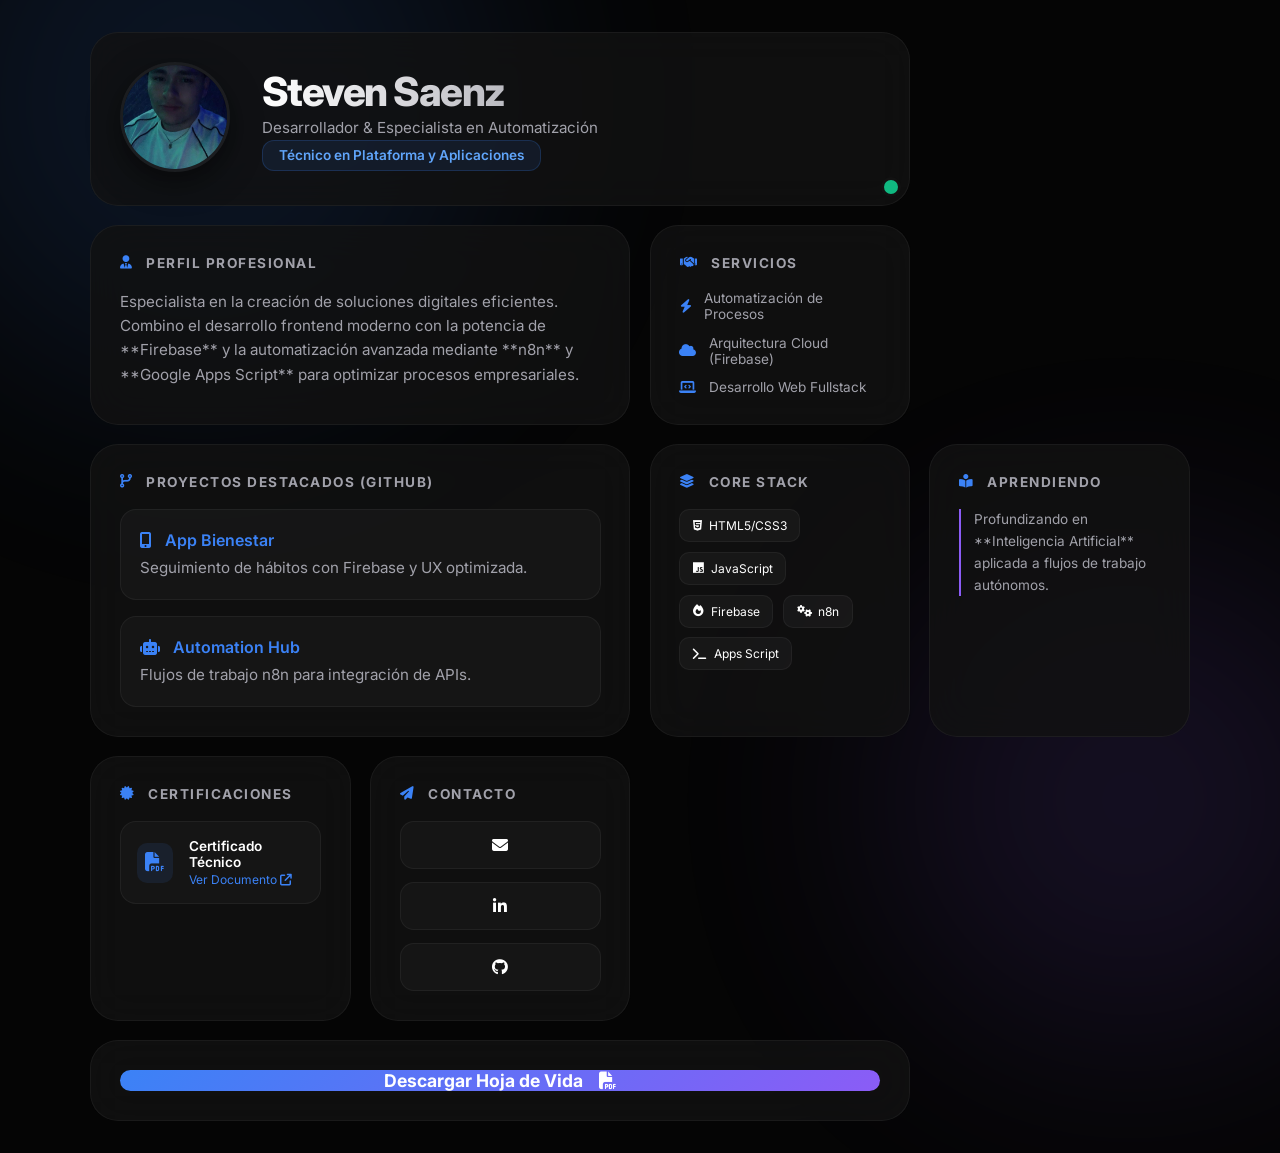
==== index.html @ ecfba1f9 "cambio de viausl y nuevos componentes" ====
<!DOCTYPE html>
<html lang="es">

<head>
    <meta charset="UTF-8">
    <meta name="viewport" content="width=device-width, initial-scale=1.0">
    <title>Steven Saenz | Desarrollador & Especialista en Automatización</title>
    
    <!-- SEO & LinkedIn Optimization -->
    <meta name="description" content="Desarrollador enfocado en soluciones escalables con Firebase, automatización n8n y Google Apps Script. Técnico en Plataforma y Aplicaciones.">
    <meta property="og:title" content="Steven Saenz | Portafolio Profesional">
    <meta property="og:description" content="Especialista en Automatización y Desarrollo Fullstack. Mira mis proyectos en GitHub.">
    <meta property="og:image" content="img/WhatsApp Image 2026-02-13 at 5.57.05 PM.jpeg">
    <meta property="og:url" content="https://saenzmanuel18-create.github.io/">
    <meta property="og:type" content="website">

    <link rel="stylesheet" href="style.css">
    <link href="https://fonts.googleapis.com/css2?family=Inter:wght@300;400;500;600;700;800&display=swap" rel="stylesheet">
    <link rel="stylesheet" href="https://cdnjs.cloudflare.com/ajax/libs/font-awesome/6.4.0/css/all.min.css">
</head>

<body>
    <!-- Background Elements -->
    <div class="background-wrapper" aria-hidden="true">
        <div class="glow-orb orb-1"></div>
        <div class="glow-orb orb-2"></div>
    </div>

    <main class="bento-container" role="main">
        <!-- Profile Section -->
        <section class="bento-item profile-box" aria-labelledby="profile-title">
            <div class="profile-content">
                <div class="image-wrapper">
                    <img src="img/WhatsApp Image 2026-02-13 at 5.57.05 PM.jpeg" alt="Fotografía de Steven Saenz">
                    <div class="online-indicator" title="Disponible para nuevos proyectos"></div>
                </div>
                <div class="profile-info">
                    <h1 id="profile-title">Steven Saenz</h1>
                    <p class="role">Desarrollador & Especialista en Automatización</p>
                    <div class="badge">Técnico en Plataforma y Aplicaciones</div>
                </div>
            </div>
        </section>

        <!-- About Section -->
        <section class="bento-item about-box" aria-labelledby="about-title">
            <h3 id="about-title"><i class="fa-solid fa-user-tie" aria-hidden="true"></i> Perfil Profesional</h3>
            <p>Especialista en la creación de soluciones digitales eficientes. Combino el desarrollo frontend moderno con la potencia de **Firebase** y la automatización avanzada mediante **n8n** y **Google Apps Script** para optimizar procesos empresariales.</p>
        </section>

        <!-- Services / Problem Solving -->
        <section class="bento-item services-box" aria-labelledby="services-title">
            <h3 id="services-title"><i class="fa-solid fa-handshake" aria-hidden="true"></i> Servicios</h3>
            <ul class="simple-list">
                <li><i class="fa-solid fa-bolt"></i> Automatización de Procesos</li>
                <li><i class="fa-solid fa-cloud"></i> Arquitectura Cloud (Firebase)</li>
                <li><i class="fa-solid fa-laptop-code"></i> Desarrollo Web Fullstack</li>
            </ul>
        </section>

        <!-- Projects Section (GitHub Linked) -->
        <section class="bento-item projects-box" aria-labelledby="projects-title">
            <h3 id="projects-title"><i class="fa-solid fa-code-branch" aria-hidden="true"></i> Proyectos Destacados (GitHub)</h3>
            <div class="project-grid-internal">
                <a href="https://github.com/saenzmanuel18-create" target="_blank" class="project-card" aria-label="Ver proyecto App Bienestar en GitHub">
                    <div class="project-header">
                        <i class="fa-solid fa-mobile-screen-button" aria-hidden="true"></i>
                        <span>App Bienestar</span>
                    </div>
                    <p>Seguimiento de hábitos con Firebase y UX optimizada.</p>
                </a>
                <a href="https://github.com/saenzmanuel18-create" target="_blank" class="project-card" aria-label="Ver proyecto Automation Hub en GitHub">
                    <div class="project-header">
                        <i class="fa-solid fa-robot" aria-hidden="true"></i>
                        <span>Automation Hub</span>
                    </div>
                    <p>Flujos de trabajo n8n para integración de APIs.</p>
                </a>
            </div>
        </section>

        <!-- Skills Section -->
        <section class="bento-item skills-box" aria-labelledby="skills-title">
            <h3 id="skills-title"><i class="fa-solid fa-layer-group" aria-hidden="true"></i> Core Stack</h3>
            <div class="tags-container">
                <span class="tag"><i class="fa-brands fa-html5" aria-hidden="true"></i> HTML5/CSS3</span>
                <span class="tag"><i class="fa-brands fa-js" aria-hidden="true"></i> JavaScript</span>
                <span class="tag"><i class="fa-solid fa-fire" aria-hidden="true"></i> Firebase</span>
                <span class="tag"><i class="fa-solid fa-gears" aria-hidden="true"></i> n8n</span>
                <span class="tag"><i class="fa-solid fa-terminal" aria-hidden="true"></i> Apps Script</span>
            </div>
        </section>

        <!-- Learning Now -->
        <section class="bento-item learning-box" aria-labelledby="learning-title">
            <h3 id="learning-title"><i class="fa-solid fa-book-open-reader" aria-hidden="true"></i> Aprendiendo</h3>
            <div class="learning-content">
                <p>Profundizando en **Inteligencia Artificial** aplicada a flujos de trabajo autónomos.</p>
            </div>
        </section>

        <!-- Certificates Gallery (Visual Block) -->
        <section class="bento-item certs-box" aria-labelledby="certs-title">
            <h3 id="certs-title"><i class="fa-solid fa-certificate" aria-hidden="true"></i> Certificaciones</h3>
            <div class="certs-gallery">
                <!-- Certificado 1 -->
                <a href="certificado_documentos/107_saenzmanuel18@gmail.com.pdf" target="_blank" class="cert-item" title="Ver Certificado">
                    <div class="cert-icon"><i class="fa-solid fa-file-pdf"></i></div>
                    <div class="cert-info">
                        <span class="cert-name">Certificado Técnico</span>
                        <span class="cert-view">Ver Documento <i class="fa-solid fa-arrow-up-right-from-square"></i></span>
                    </div>
                </a>
            </div>
        </section>

        <!-- Contact Section -->
        <section class="bento-item contact-box" aria-labelledby="contact-title">
            <h3 id="contact-title"><i class="fa-solid fa-paper-plane" aria-hidden="true"></i> Contacto</h3>
            <div class="social-grid">
                <a href="mailto:saenzmanuel18@gmail.com" class="social-link" title="Enviar Email">
                    <i class="fa-solid fa-envelope" aria-hidden="true"></i>
                </a>
                <a href="https://www.linkedin.com/in/tu-perfil" target="_blank" class="social-link" title="LinkedIn">
                    <i class="fa-brands fa-linkedin-in" aria-hidden="true"></i>
                </a>
                <a href="https://github.com/saenzmanuel18-create" target="_blank" class="social-link" title="GitHub">
                    <i class="fa-brands fa-github" aria-hidden="true"></i>
                </a>
            </div>
        </section>

        <!-- Action Section (Real Download) -->
        <section class="bento-item action-box">
            <a href="Steven_Saenz_CV.pdf" download="Steven_Saenz_CV.pdf" class="cta-btn" id="resumeBtn" aria-label="Descargar Hoja de Vida de Steven Saenz en PDF">
                <span>Descargar Hoja de Vida</span>
                <i class="fa-solid fa-file-pdf" aria-hidden="true"></i>
            </a>
        </section>
    </main>

    <script src="script.js"></script>
</body>

</html>
---- style.css ----
:root {
    --bg-deep: #050505;
    --card-bg: rgba(18, 18, 18, 0.8);
    --card-border: rgba(255, 255, 255, 0.05);
    --text-main: #ffffff;
    --text-dim: #a1a1aa;
    --accent-blue: #3b82f6;
    --accent-purple: #8b5cf6;
    --glow-opacity: 0.12;
}

* {
    margin: 0;
    padding: 0;
    box-sizing: border-box;
    font-family: 'Inter', sans-serif;
}

body {
    background-color: var(--bg-deep);
    color: var(--text-main);
    min-height: 100vh;
    display: flex;
    justify-content: center;
    align-items: center;
    padding: 2rem;
    overflow-x: hidden;
}

/* Background */
.background-wrapper {
    position: fixed;
    inset: 0;
    z-index: -1;
}

.glow-orb {
    position: absolute;
    border-radius: 50%;
    filter: blur(120px);
    opacity: var(--glow-opacity);
}

.orb-1 { width: 600px; height: 600px; background: var(--accent-blue); top: -200px; left: -100px; }
.orb-2 { width: 500px; height: 500px; background: var(--accent-purple); bottom: -150px; right: -100px; }

/* Bento Grid Layout */
.bento-container {
    display: grid;
    grid-template-columns: repeat(4, 1fr);
    grid-template-rows: auto;
    gap: 1.2rem;
    width: 100%;
    max-width: 1100px;
}

.bento-item {
    background: var(--card-bg);
    backdrop-filter: blur(20px);
    border: 1px solid var(--card-border);
    border-radius: 28px;
    padding: 1.8rem;
    transition: all 0.3s cubic-bezier(0.4, 0, 0.2, 1);
}

.bento-item:hover {
    border-color: rgba(255, 255, 255, 0.12);
    background: rgba(22, 22, 22, 0.9);
}

/* Grid Assignments */
.profile-box { grid-column: span 3; }
.about-box { grid-column: span 2; }
.services-box { grid-column: span 1; }
.learning-box { grid-column: span 1; }
.projects-box { grid-column: span 2; }
.skills-box { grid-column: span 1; }
.certs-box { grid-column: span 1; }
.contact-box { grid-column: span 1; }
.action-box { grid-column: span 3; }

/* Profile Styles */
.profile-content { display: flex; align-items: center; gap: 2rem; }
.image-wrapper img {
    width: 110px; height: 110px; border-radius: 50%;
    object-fit: cover; border: 3px solid var(--card-border);
    box-shadow: 0 10px 30px rgba(0,0,0,0.5);
}
.online-indicator {
    position: absolute; bottom: 8px; right: 8px; width: 20px; height: 20px;
    background: #10b981; border-radius: 50%; border: 3px solid #121212;
}
.profile-info h1 {
    font-size: 2.5rem; font-weight: 800; letter-spacing: -1.5px;
    background: linear-gradient(90deg, #fff, #a1a1aa);
    -webkit-background-clip: text; background-clip: text; -webkit-text-fill-color: transparent;
}
.badge {
    display: inline-block; padding: 0.4rem 1rem; background: rgba(59, 130, 246, 0.1);
    color: #60a5fa; border-radius: 12px; font-size: 0.85rem; font-weight: 600;
    border: 1px solid rgba(59, 130, 246, 0.2);
}

/* General Content */
h3 {
    font-size: 0.85rem; font-weight: 700; margin-bottom: 1.2rem;
    color: var(--text-dim); text-transform: uppercase; letter-spacing: 1.5px;
    display: flex; align-items: center; gap: 0.8rem;
}
h3 i { color: var(--accent-blue); }
p { line-height: 1.6; color: var(--text-dim); font-size: 0.95rem; }

/* Lists & Items */
.simple-list { list-style: none; display: flex; flex-direction: column; gap: 0.8rem; }
.simple-list li {
    font-size: 0.85rem; color: var(--text-dim); display: flex; align-items: center; gap: 0.8rem;
}
.simple-list i { color: var(--accent-blue); }

/* Projects */
.project-grid-internal { display: flex; flex-direction: column; gap: 1rem; }
.project-card {
    background: rgba(255, 255, 255, 0.03); border: 1px solid var(--card-border);
    border-radius: 16px; padding: 1.2rem; text-decoration: none; color: inherit; transition: 0.3s;
}
.project-card:hover { background: rgba(255, 255, 255, 0.06); transform: translateX(5px); }
.project-header { display: flex; align-items: center; gap: 0.8rem; margin-bottom: 0.4rem; font-weight: 600; color: var(--accent-blue); }

/* Certificates Gallery */
.certs-gallery {
    display: flex;
    flex-direction: column;
    gap: 1rem;
}

.cert-item {
    display: flex;
    align-items: center;
    gap: 1rem;
    padding: 1rem;
    background: rgba(255, 255, 255, 0.03);
    border: 1px solid var(--card-border);
    border-radius: 16px;
    text-decoration: none;
    color: inherit;
    transition: 0.3s;
}

.cert-item:hover {
    background: rgba(255, 255, 255, 0.07);
    border-color: var(--accent-blue);
    transform: translateY(-2px);
}

.cert-icon {
    width: 40px;
    height: 40px;
    background: rgba(59, 130, 246, 0.1);
    color: var(--accent-blue);
    display: flex;
    justify-content: center;
    align-items: center;
    border-radius: 10px;
    font-size: 1.2rem;
}

.cert-info {
    display: flex;
    flex-direction: column;
}

.cert-name {
    font-size: 0.85rem;
    font-weight: 600;
}

.cert-view {
    font-size: 0.75rem;
    color: var(--accent-blue);
    margin-top: 2px;
}

/* Skills & Tags */
.tags-container { display: flex; flex-wrap: wrap; gap: 0.6rem; }
.tag {
    padding: 0.5rem 0.8rem; background: rgba(255, 255, 255, 0.04);
    border: 1px solid var(--card-border); border-radius: 10px; font-size: 0.75rem;
    display: flex; align-items: center; gap: 0.4rem;
}

/* Contact & Action */
.social-grid { display: grid; grid-template-columns: 1fr; gap: 0.8rem; }
.social-link {
    height: 48px; border-radius: 14px; background: rgba(255, 255, 255, 0.03);
    border: 1px solid var(--card-border); color: var(--text-main);
    display: flex; justify-content: center; align-items: center; text-decoration: none; transition: 0.3s;
}
.social-link:hover { background: var(--text-main); color: var(--bg-deep); }

.cta-btn {
    width: 100%; height: 100%; background: linear-gradient(135deg, var(--accent-blue), var(--accent-purple));
    border: none; border-radius: 20px; color: white; text-decoration: none;
    font-weight: 700; font-size: 1.1rem; display: flex; justify-content: center;
    align-items: center; gap: 1rem; transition: 0.3s;
}
.cta-btn:hover { filter: brightness(1.15); box-shadow: 0 10px 40px rgba(59, 130, 246, 0.3); }

/* Learning Box Specific */
.learning-content p { font-size: 0.85rem; border-left: 2px solid var(--accent-purple); padding-left: 0.8rem; }

/* Responsive */
@media (max-width: 1000px) {
    .bento-container { grid-template-columns: repeat(2, 1fr); }
    .profile-box, .about-box, .services-box, .learning-box, .projects-box, .skills-box, .certs-box, .contact-box, .action-box {
        grid-column: span 2;
    }
}
@media (max-width: 600px) {
    body { padding: 1rem; }
    .profile-content { flex-direction: column; text-align: center; }
    .profile-info h1 { font-size: 2rem; }
}
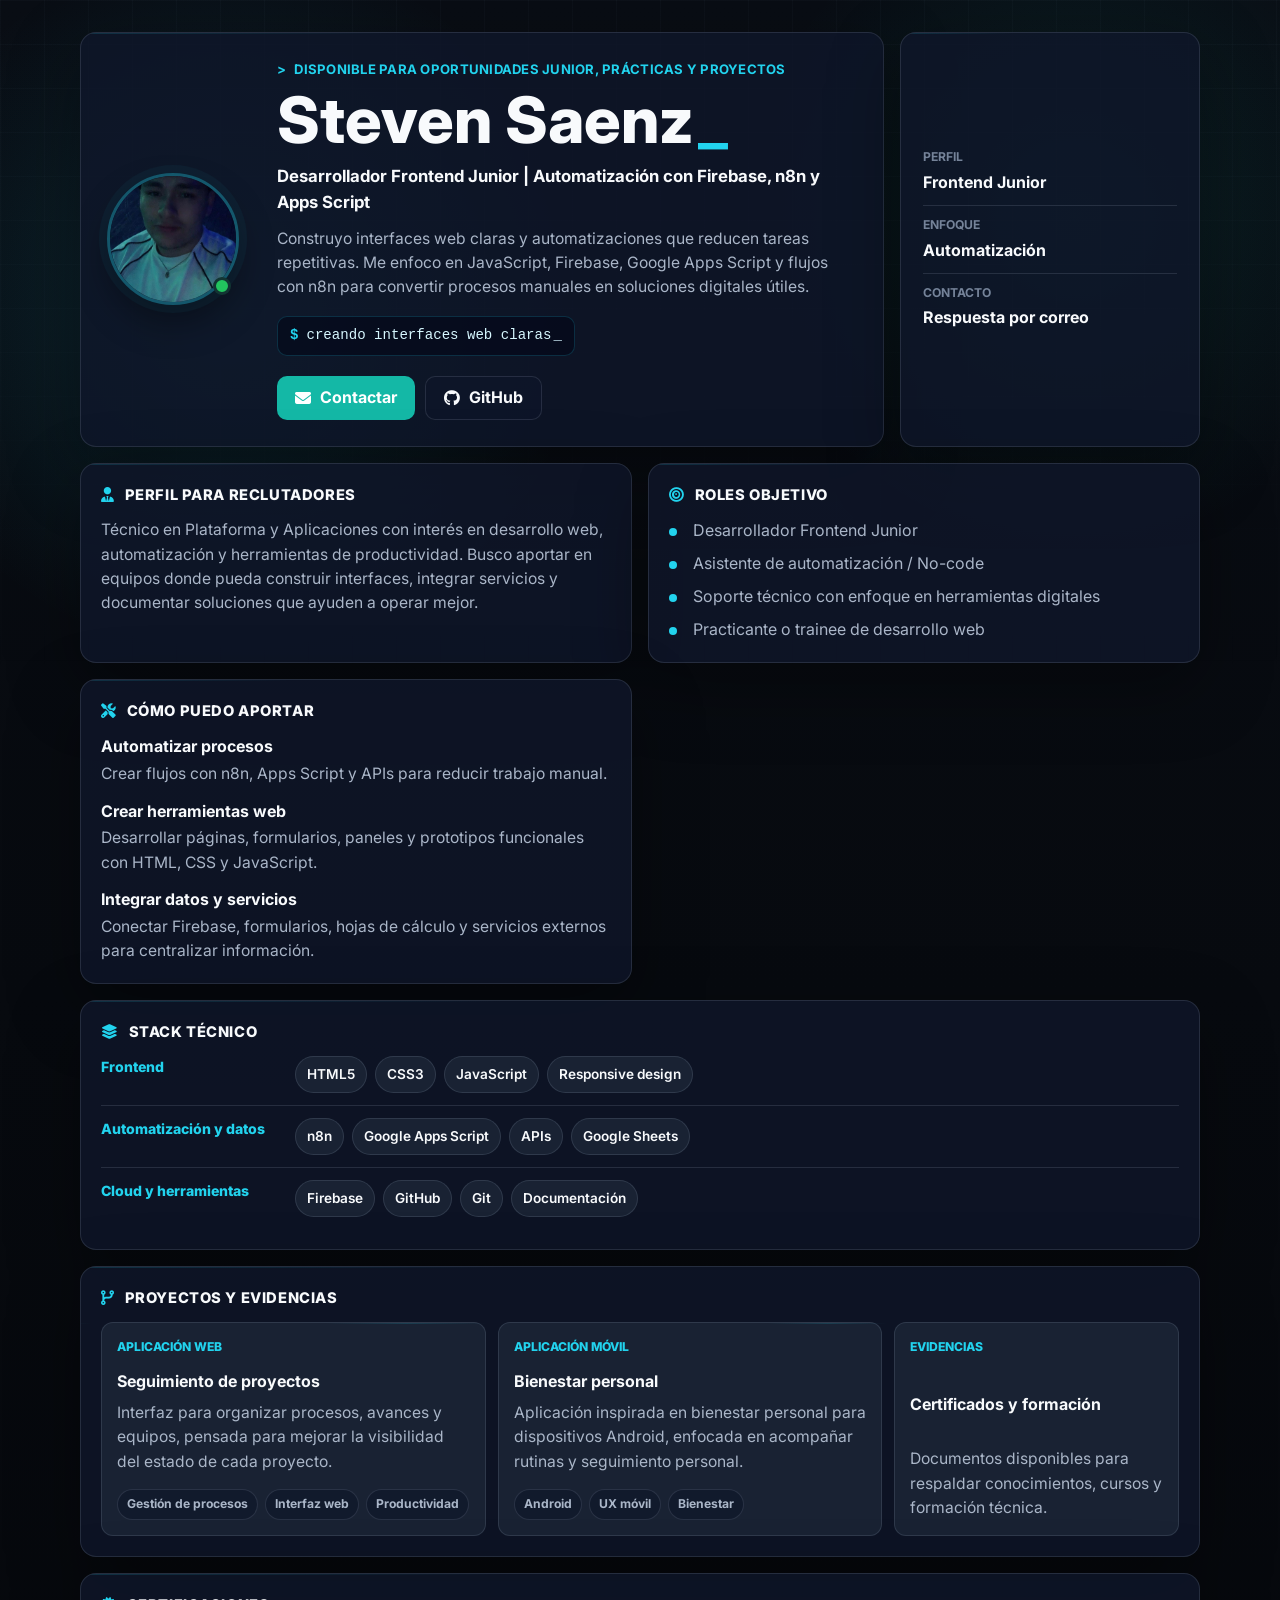
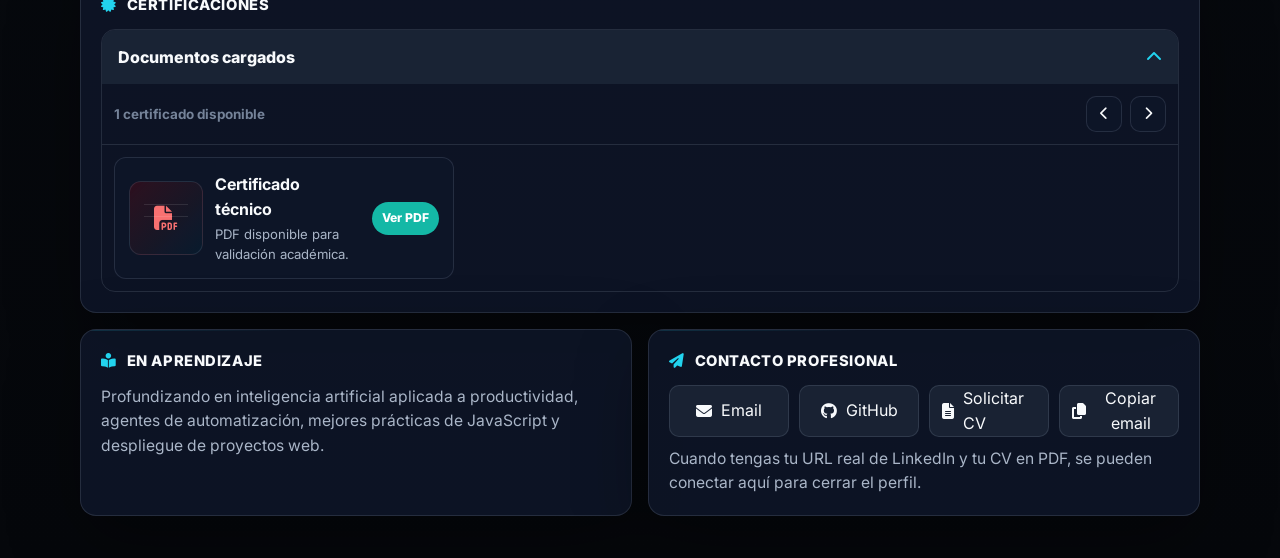
==== commit 19ad6a76: "cambios en la interfaz" ====
--- a/index.html
+++ b/index.html
@@ -4,142 +4,277 @@
 <head>
     <meta charset="UTF-8">
     <meta name="viewport" content="width=device-width, initial-scale=1.0">
-    <title>Steven Saenz | Desarrollador & Especialista en Automatización</title>
-    
-    <!-- SEO & LinkedIn Optimization -->
-    <meta name="description" content="Desarrollador enfocado en soluciones escalables con Firebase, automatización n8n y Google Apps Script. Técnico en Plataforma y Aplicaciones.">
-    <meta property="og:title" content="Steven Saenz | Portafolio Profesional">
-    <meta property="og:description" content="Especialista en Automatización y Desarrollo Fullstack. Mira mis proyectos en GitHub.">
+    <title>Steven Saenz | Desarrollador Frontend Junior y Automatizaci&oacute;n</title>
+
+    <meta name="description" content="Portafolio profesional de Steven Saenz, desarrollador frontend junior enfocado en automatizaci&oacute;n, Firebase, n8n, Google Apps Script y soluciones web para procesos empresariales.">
+    <meta name="keywords" content="Steven Saenz, desarrollador frontend junior, automatizaci&oacute;n, Firebase, n8n, Google Apps Script, JavaScript, portafolio, Colombia">
+    <meta name="author" content="Steven Saenz">
+    <meta name="robots" content="index, follow">
+    <link rel="canonical" href="https://saenzmanuel18-create.github.io/">
+
+    <meta property="og:title" content="Steven Saenz | Desarrollador Frontend Junior">
+    <meta property="og:description" content="Automatizaci&oacute;n, Firebase, n8n, Google Apps Script y desarrollo web orientado a mejorar procesos. Disponible para oportunidades junior, pr&aacute;cticas y proyectos.">
     <meta property="og:image" content="img/WhatsApp Image 2026-02-13 at 5.57.05 PM.jpeg">
     <meta property="og:url" content="https://saenzmanuel18-create.github.io/">
-    <meta property="og:type" content="website">
+    <meta property="og:type" content="profile">
+    <meta property="og:locale" content="es_CO">
+
+    <meta name="twitter:card" content="summary_large_image">
+    <meta name="twitter:title" content="Steven Saenz | Desarrollador Frontend Junior">
+    <meta name="twitter:description" content="Portafolio profesional enfocado en desarrollo frontend, automatizaci&oacute;n y soluciones con Firebase, n8n y Google Apps Script.">
+    <meta name="twitter:image" content="img/WhatsApp Image 2026-02-13 at 5.57.05 PM.jpeg">
 
     <link rel="stylesheet" href="style.css">
-    <link href="https://fonts.googleapis.com/css2?family=Inter:wght@300;400;500;600;700;800&display=swap" rel="stylesheet">
+    <link href="https://fonts.googleapis.com/css2?family=Inter:wght@400;500;600;700;800&display=swap" rel="stylesheet">
     <link rel="stylesheet" href="https://cdnjs.cloudflare.com/ajax/libs/font-awesome/6.4.0/css/all.min.css">
+
+    <script type="application/ld+json">
+    {
+        "@context": "https://schema.org",
+        "@type": "Person",
+        "name": "Steven Saenz",
+        "jobTitle": "Desarrollador Frontend Junior",
+        "email": "mailto:saenzmanuel18@gmail.com",
+        "url": "https://saenzmanuel18-create.github.io/",
+        "image": "img/WhatsApp Image 2026-02-13 at 5.57.05 PM.jpeg",
+        "sameAs": [
+            "https://github.com/saenzmanuel18-create"
+        ],
+        "knowsAbout": [
+            "JavaScript",
+            "HTML",
+            "CSS",
+            "Firebase",
+            "n8n",
+            "Google Apps Script",
+            "Automatizacion de procesos"
+        ]
+    }
+    </script>
 </head>
 
 <body>
-    <!-- Background Elements -->
-    <div class="background-wrapper" aria-hidden="true">
-        <div class="glow-orb orb-1"></div>
-        <div class="glow-orb orb-2"></div>
-    </div>
-
-    <main class="bento-container" role="main">
-        <!-- Profile Section -->
-        <section class="bento-item profile-box" aria-labelledby="profile-title">
-            <div class="profile-content">
+    <main class="portfolio-shell" role="main">
+        <section class="hero" aria-labelledby="profile-title">
+            <div class="profile-card" data-tilt-card>
                 <div class="image-wrapper">
-                    <img src="img/WhatsApp Image 2026-02-13 at 5.57.05 PM.jpeg" alt="Fotografía de Steven Saenz">
-                    <div class="online-indicator" title="Disponible para nuevos proyectos"></div>
-                </div>
-                <div class="profile-info">
+                    <img src="img/WhatsApp Image 2026-02-13 at 5.57.05 PM.jpeg" alt="Fotograf&iacute;a de Steven Saenz">
+                    <span class="status-dot" title="Disponible para oportunidades"></span>
+                </div>
+
+                <div class="hero-copy">
+                    <p class="eyebrow">Disponible para oportunidades junior, pr&aacute;cticas y proyectos</p>
                     <h1 id="profile-title">Steven Saenz</h1>
-                    <p class="role">Desarrollador & Especialista en Automatización</p>
-                    <div class="badge">Técnico en Plataforma y Aplicaciones</div>
+                    <p class="role">Desarrollador Frontend Junior | Automatizaci&oacute;n con Firebase, n8n y Apps Script</p>
+                    <p class="intro">
+                        Construyo interfaces web claras y automatizaciones que reducen tareas repetitivas.
+                        Me enfoco en JavaScript, Firebase, Google Apps Script y flujos con n8n para convertir procesos manuales en soluciones digitales &uacute;tiles.
+                    </p>
+
+                    <div class="terminal-line" aria-label="Mensaje dinamico de perfil">
+                        <span class="terminal-prompt">$</span>
+                        <span id="typedText">iniciando perfil profesional...</span>
+                    </div>
+
+                    <div class="cta-row" aria-label="Acciones principales">
+                        <a href="mailto:saenzmanuel18@gmail.com?subject=Oportunidad%20laboral%20para%20Steven%20Saenz" class="primary-btn">
+                            <i class="fa-solid fa-envelope" aria-hidden="true"></i>
+                            Contactar
+                        </a>
+                        <a href="https://github.com/saenzmanuel18-create" target="_blank" rel="noopener noreferrer" class="secondary-btn">
+                            <i class="fa-brands fa-github" aria-hidden="true"></i>
+                            GitHub
+                        </a>
+                    </div>
                 </div>
             </div>
+
+            <aside class="availability-panel" aria-label="Resumen profesional">
+                <div>
+                    <span class="metric-label">Perfil</span>
+                    <strong>Frontend Junior</strong>
+                </div>
+                <div>
+                    <span class="metric-label">Enfoque</span>
+                    <strong>Automatizaci&oacute;n</strong>
+                </div>
+                <div>
+                    <span class="metric-label">Contacto</span>
+                    <strong>Respuesta por correo</strong>
+                </div>
+            </aside>
         </section>
 
-        <!-- About Section -->
-        <section class="bento-item about-box" aria-labelledby="about-title">
-            <h3 id="about-title"><i class="fa-solid fa-user-tie" aria-hidden="true"></i> Perfil Profesional</h3>
-            <p>Especialista en la creación de soluciones digitales eficientes. Combino el desarrollo frontend moderno con la potencia de **Firebase** y la automatización avanzada mediante **n8n** y **Google Apps Script** para optimizar procesos empresariales.</p>
-        </section>
-
-        <!-- Services / Problem Solving -->
-        <section class="bento-item services-box" aria-labelledby="services-title">
-            <h3 id="services-title"><i class="fa-solid fa-handshake" aria-hidden="true"></i> Servicios</h3>
-            <ul class="simple-list">
-                <li><i class="fa-solid fa-bolt"></i> Automatización de Procesos</li>
-                <li><i class="fa-solid fa-cloud"></i> Arquitectura Cloud (Firebase)</li>
-                <li><i class="fa-solid fa-laptop-code"></i> Desarrollo Web Fullstack</li>
-            </ul>
-        </section>
-
-        <!-- Projects Section (GitHub Linked) -->
-        <section class="bento-item projects-box" aria-labelledby="projects-title">
-            <h3 id="projects-title"><i class="fa-solid fa-code-branch" aria-hidden="true"></i> Proyectos Destacados (GitHub)</h3>
-            <div class="project-grid-internal">
-                <a href="https://github.com/saenzmanuel18-create" target="_blank" class="project-card" aria-label="Ver proyecto App Bienestar en GitHub">
-                    <div class="project-header">
-                        <i class="fa-solid fa-mobile-screen-button" aria-hidden="true"></i>
-                        <span>App Bienestar</span>
-                    </div>
-                    <p>Seguimiento de hábitos con Firebase y UX optimizada.</p>
-                </a>
-                <a href="https://github.com/saenzmanuel18-create" target="_blank" class="project-card" aria-label="Ver proyecto Automation Hub en GitHub">
-                    <div class="project-header">
-                        <i class="fa-solid fa-robot" aria-hidden="true"></i>
-                        <span>Automation Hub</span>
-                    </div>
-                    <p>Flujos de trabajo n8n para integración de APIs.</p>
-                </a>
-            </div>
-        </section>
-
-        <!-- Skills Section -->
-        <section class="bento-item skills-box" aria-labelledby="skills-title">
-            <h3 id="skills-title"><i class="fa-solid fa-layer-group" aria-hidden="true"></i> Core Stack</h3>
-            <div class="tags-container">
-                <span class="tag"><i class="fa-brands fa-html5" aria-hidden="true"></i> HTML5/CSS3</span>
-                <span class="tag"><i class="fa-brands fa-js" aria-hidden="true"></i> JavaScript</span>
-                <span class="tag"><i class="fa-solid fa-fire" aria-hidden="true"></i> Firebase</span>
-                <span class="tag"><i class="fa-solid fa-gears" aria-hidden="true"></i> n8n</span>
-                <span class="tag"><i class="fa-solid fa-terminal" aria-hidden="true"></i> Apps Script</span>
-            </div>
-        </section>
-
-        <!-- Learning Now -->
-        <section class="bento-item learning-box" aria-labelledby="learning-title">
-            <h3 id="learning-title"><i class="fa-solid fa-book-open-reader" aria-hidden="true"></i> Aprendiendo</h3>
-            <div class="learning-content">
-                <p>Profundizando en **Inteligencia Artificial** aplicada a flujos de trabajo autónomos.</p>
-            </div>
-        </section>
-
-        <!-- Certificates Gallery (Visual Block) -->
-        <section class="bento-item certs-box" aria-labelledby="certs-title">
-            <h3 id="certs-title"><i class="fa-solid fa-certificate" aria-hidden="true"></i> Certificaciones</h3>
-            <div class="certs-gallery">
-                <!-- Certificado 1 -->
-                <a href="certificado_documentos/107_saenzmanuel18@gmail.com.pdf" target="_blank" class="cert-item" title="Ver Certificado">
-                    <div class="cert-icon"><i class="fa-solid fa-file-pdf"></i></div>
-                    <div class="cert-info">
-                        <span class="cert-name">Certificado Técnico</span>
-                        <span class="cert-view">Ver Documento <i class="fa-solid fa-arrow-up-right-from-square"></i></span>
-                    </div>
-                </a>
-            </div>
-        </section>
-
-        <!-- Contact Section -->
-        <section class="bento-item contact-box" aria-labelledby="contact-title">
-            <h3 id="contact-title"><i class="fa-solid fa-paper-plane" aria-hidden="true"></i> Contacto</h3>
-            <div class="social-grid">
-                <a href="mailto:saenzmanuel18@gmail.com" class="social-link" title="Enviar Email">
-                    <i class="fa-solid fa-envelope" aria-hidden="true"></i>
-                </a>
-                <a href="https://www.linkedin.com/in/tu-perfil" target="_blank" class="social-link" title="LinkedIn">
-                    <i class="fa-brands fa-linkedin-in" aria-hidden="true"></i>
-                </a>
-                <a href="https://github.com/saenzmanuel18-create" target="_blank" class="social-link" title="GitHub">
-                    <i class="fa-brands fa-github" aria-hidden="true"></i>
-                </a>
-            </div>
-        </section>
-
-        <!-- Action Section (Real Download) -->
-        <section class="bento-item action-box">
-            <a href="Steven_Saenz_CV.pdf" download="Steven_Saenz_CV.pdf" class="cta-btn" id="resumeBtn" aria-label="Descargar Hoja de Vida de Steven Saenz en PDF">
-                <span>Descargar Hoja de Vida</span>
-                <i class="fa-solid fa-file-pdf" aria-hidden="true"></i>
-            </a>
+        <section class="content-grid">
+            <article class="panel profile-summary" aria-labelledby="about-title">
+                <h2 id="about-title"><i class="fa-solid fa-user-tie" aria-hidden="true"></i> Perfil para reclutadores</h2>
+                <p>
+                    T&eacute;cnico en Plataforma y Aplicaciones con inter&eacute;s en desarrollo web, automatizaci&oacute;n y herramientas de productividad.
+                    Busco aportar en equipos donde pueda construir interfaces, integrar servicios y documentar soluciones que ayuden a operar mejor.
+                </p>
+            </article>
+
+            <article class="panel job-target" aria-labelledby="target-title">
+                <h2 id="target-title"><i class="fa-solid fa-bullseye" aria-hidden="true"></i> Roles objetivo</h2>
+                <ul class="check-list">
+                    <li>Desarrollador Frontend Junior</li>
+                    <li>Asistente de automatizaci&oacute;n / No-code</li>
+                    <li>Soporte t&eacute;cnico con enfoque en herramientas digitales</li>
+                    <li>Practicante o trainee de desarrollo web</li>
+                </ul>
+            </article>
+
+            <article class="panel value-panel" aria-labelledby="value-title">
+                <h2 id="value-title"><i class="fa-solid fa-screwdriver-wrench" aria-hidden="true"></i> C&oacute;mo puedo aportar</h2>
+                <div class="value-list">
+                    <div>
+                        <strong>Automatizar procesos</strong>
+                        <p>Crear flujos con n8n, Apps Script y APIs para reducir trabajo manual.</p>
+                    </div>
+                    <div>
+                        <strong>Crear herramientas web</strong>
+                        <p>Desarrollar p&aacute;ginas, formularios, paneles y prototipos funcionales con HTML, CSS y JavaScript.</p>
+                    </div>
+                    <div>
+                        <strong>Integrar datos y servicios</strong>
+                        <p>Conectar Firebase, formularios, hojas de c&aacute;lculo y servicios externos para centralizar informaci&oacute;n.</p>
+                    </div>
+                </div>
+            </article>
+
+            <article class="panel skills-panel" aria-labelledby="skills-title">
+                <h2 id="skills-title"><i class="fa-solid fa-layer-group" aria-hidden="true"></i> Stack t&eacute;cnico</h2>
+                <div class="skill-group">
+                    <span>Frontend</span>
+                    <div class="tags-container">
+                        <span class="tag">HTML5</span>
+                        <span class="tag">CSS3</span>
+                        <span class="tag">JavaScript</span>
+                        <span class="tag">Responsive design</span>
+                    </div>
+                </div>
+                <div class="skill-group">
+                    <span>Automatizaci&oacute;n y datos</span>
+                    <div class="tags-container">
+                        <span class="tag">n8n</span>
+                        <span class="tag">Google Apps Script</span>
+                        <span class="tag">APIs</span>
+                        <span class="tag">Google Sheets</span>
+                    </div>
+                </div>
+                <div class="skill-group">
+                    <span>Cloud y herramientas</span>
+                    <div class="tags-container">
+                        <span class="tag">Firebase</span>
+                        <span class="tag">GitHub</span>
+                        <span class="tag">Git</span>
+                        <span class="tag">Documentaci&oacute;n</span>
+                    </div>
+                </div>
+            </article>
+
+            <article class="panel projects-panel" aria-labelledby="projects-title">
+                <h2 id="projects-title"><i class="fa-solid fa-code-branch" aria-hidden="true"></i> Proyectos y evidencias</h2>
+                <div class="project-grid">
+                    <a href="https://github.com/saenzmanuel18-create/Seguimiento-de-proyectos" target="_blank" rel="noopener noreferrer" class="project-card featured-project">
+                        <span class="project-type">Aplicaci&oacute;n web</span>
+                        <strong>Seguimiento de proyectos</strong>
+                        <p>Interfaz para organizar procesos, avances y equipos, pensada para mejorar la visibilidad del estado de cada proyecto.</p>
+                        <div class="project-tags" aria-label="Competencias aplicadas">
+                            <span>Gesti&oacute;n de procesos</span>
+                            <span>Interfaz web</span>
+                            <span>Productividad</span>
+                        </div>
+                    </a>
+
+                    <a href="https://github.com/saenzmanuel18-create/aplicaion-de-binestrar-personal-" target="_blank" rel="noopener noreferrer" class="project-card featured-project">
+                        <span class="project-type">Aplicaci&oacute;n m&oacute;vil</span>
+                        <strong>Bienestar personal</strong>
+                        <p>Aplicaci&oacute;n inspirada en bienestar personal para dispositivos Android, enfocada en acompa&ntilde;ar rutinas y seguimiento personal.</p>
+                        <div class="project-tags" aria-label="Competencias aplicadas">
+                            <span>Android</span>
+                            <span>UX m&oacute;vil</span>
+                            <span>Bienestar</span>
+                        </div>
+                    </a>
+
+                    <a href="#certificaciones" class="project-card evidence-card">
+                        <span class="project-type">Evidencias</span>
+                        <strong>Certificados y formaci&oacute;n</strong>
+                        <p>Documentos disponibles para respaldar conocimientos, cursos y formaci&oacute;n t&eacute;cnica.</p>
+                    </a>
+                </div>
+            </article>
+
+            <article class="panel certs-panel" id="certificaciones" aria-labelledby="certs-title">
+                <h2 id="certs-title"><i class="fa-solid fa-certificate" aria-hidden="true"></i> Certificaciones</h2>
+                <details class="cert-accordion" open>
+                    <summary>
+                        <span>Documentos cargados</span>
+                        <i class="fa-solid fa-chevron-down" aria-hidden="true"></i>
+                    </summary>
+
+                    <div class="cert-toolbar" aria-label="Controles de certificados">
+                        <span>1 certificado disponible</span>
+                        <div class="cert-controls">
+                            <button type="button" class="icon-btn" data-cert-prev aria-label="Ver certificado anterior">
+                                <i class="fa-solid fa-chevron-left" aria-hidden="true"></i>
+                            </button>
+                            <button type="button" class="icon-btn" data-cert-next aria-label="Ver certificado siguiente">
+                                <i class="fa-solid fa-chevron-right" aria-hidden="true"></i>
+                            </button>
+                        </div>
+                    </div>
+
+                    <div class="cert-carousel" data-cert-carousel aria-label="Lista de certificados">
+                        <a href="certificado_documentos/107_saenzmanuel18@gmail.com.pdf" target="_blank" rel="noopener noreferrer" class="cert-card">
+                            <span class="cert-preview">
+                                <i class="fa-solid fa-file-pdf" aria-hidden="true"></i>
+                            </span>
+                            <span class="cert-content">
+                                <strong>Certificado t&eacute;cnico</strong>
+                                <small>PDF disponible para validaci&oacute;n acad&eacute;mica.</small>
+                            </span>
+                            <span class="cert-action">Ver PDF</span>
+                        </a>
+                    </div>
+                </details>
+            </article>
+
+            <article class="panel learning-panel" aria-labelledby="learning-title">
+                <h2 id="learning-title"><i class="fa-solid fa-book-open-reader" aria-hidden="true"></i> En aprendizaje</h2>
+                <p>
+                    Profundizando en inteligencia artificial aplicada a productividad, agentes de automatizaci&oacute;n,
+                    mejores pr&aacute;cticas de JavaScript y despliegue de proyectos web.
+                </p>
+            </article>
+
+            <article class="panel contact-panel" aria-labelledby="contact-title">
+                <h2 id="contact-title"><i class="fa-solid fa-paper-plane" aria-hidden="true"></i> Contacto profesional</h2>
+                <div class="contact-actions">
+                    <a href="mailto:saenzmanuel18@gmail.com" class="contact-link">
+                        <i class="fa-solid fa-envelope" aria-hidden="true"></i>
+                        <span>Email</span>
+                    </a>
+                    <a href="https://github.com/saenzmanuel18-create" target="_blank" rel="noopener noreferrer" class="contact-link">
+                        <i class="fa-brands fa-github" aria-hidden="true"></i>
+                        <span>GitHub</span>
+                    </a>
+                    <a href="mailto:saenzmanuel18@gmail.com?subject=Solicitud%20de%20hoja%20de%20vida%20-%20Steven%20Saenz" class="contact-link">
+                        <i class="fa-solid fa-file-lines" aria-hidden="true"></i>
+                        <span>Solicitar CV</span>
+                    </a>
+                    <button type="button" class="contact-link copy-email" data-copy-email="saenzmanuel18@gmail.com">
+                        <i class="fa-solid fa-copy" aria-hidden="true"></i>
+                        <span>Copiar email</span>
+                    </button>
+                </div>
+                <p class="note" id="copyStatus">Cuando tengas tu URL real de LinkedIn y tu CV en PDF, se pueden conectar aqu&iacute; para cerrar el perfil.</p>
+            </article>
         </section>
     </main>
 
     <script src="script.js"></script>
 </body>
 
-</html>+</html>
--- a/style.css
+++ b/style.css
@@ -1,222 +1,814 @@
 :root {
-    --bg-deep: #050505;
-    --card-bg: rgba(18, 18, 18, 0.8);
-    --card-border: rgba(255, 255, 255, 0.05);
-    --text-main: #ffffff;
-    --text-dim: #a1a1aa;
-    --accent-blue: #3b82f6;
-    --accent-purple: #8b5cf6;
-    --glow-opacity: 0.12;
+    --bg: #070a0f;
+    --surface: rgba(15, 23, 42, 0.82);
+    --surface-soft: rgba(30, 41, 59, 0.74);
+    --border: rgba(148, 163, 184, 0.18);
+    --text: #f8fafc;
+    --muted: #aab6c8;
+    --quiet: #758399;
+    --accent: #22d3ee;
+    --accent-strong: #14b8a6;
+    --success: #22c55e;
+    --shadow: 0 24px 70px rgba(0, 0, 0, 0.34);
+    --code-glow: rgba(34, 211, 238, 0.18);
 }
 
 * {
+    box-sizing: border-box;
     margin: 0;
     padding: 0;
-    box-sizing: border-box;
-    font-family: 'Inter', sans-serif;
 }
 
 body {
-    background-color: var(--bg-deep);
-    color: var(--text-main);
     min-height: 100vh;
-    display: flex;
-    justify-content: center;
-    align-items: center;
-    padding: 2rem;
-    overflow-x: hidden;
-}
-
-/* Background */
-.background-wrapper {
+    background:
+        radial-gradient(circle at 18% 14%, rgba(34, 211, 238, 0.14), transparent 28vw),
+        radial-gradient(circle at 84% 10%, rgba(20, 184, 166, 0.12), transparent 26vw),
+        linear-gradient(180deg, #090d14 0%, var(--bg) 46%, #05070b 100%),
+        var(--bg);
+    color: var(--text);
+    font-family: "Inter", Arial, sans-serif;
+    line-height: 1.55;
+}
+
+body::before {
+    content: "";
     position: fixed;
     inset: 0;
     z-index: -1;
-}
-
-.glow-orb {
+    background-image:
+        linear-gradient(rgba(148, 163, 184, 0.04) 1px, transparent 1px),
+        linear-gradient(90deg, rgba(148, 163, 184, 0.04) 1px, transparent 1px);
+    background-size: 44px 44px;
+    mask-image: linear-gradient(to bottom, rgba(0, 0, 0, 0.9), transparent 78%);
+}
+
+body::after {
+    animation: scan 8s linear infinite;
+    background: linear-gradient(90deg, transparent, rgba(34, 211, 238, 0.08), transparent);
+    content: "";
+    height: 100vh;
+    left: -30%;
+    pointer-events: none;
+    position: fixed;
+    top: 0;
+    transform: skewX(-16deg);
+    width: 20%;
+    z-index: -1;
+}
+
+a {
+    color: inherit;
+}
+
+.portfolio-shell {
+    width: min(1120px, calc(100% - 32px));
+    margin: 0 auto;
+    padding: 32px 0 42px;
+}
+
+.hero {
+    display: grid;
+    grid-template-columns: minmax(0, 1fr) 300px;
+    gap: 16px;
+    align-items: stretch;
+    margin-bottom: 16px;
+}
+
+.profile-card,
+.availability-panel,
+.panel {
+    background: var(--surface);
+    border: 1px solid var(--border);
+    border-radius: 16px;
+    box-shadow: var(--shadow);
+    overflow: hidden;
+    position: relative;
+    transition: border-color 0.2s ease, box-shadow 0.2s ease, transform 0.2s ease;
+}
+
+.profile-card::before,
+.availability-panel::before,
+.panel::before {
+    background: linear-gradient(135deg, rgba(34, 211, 238, 0.16), transparent 38%);
+    content: "";
+    height: 1px;
+    left: 0;
     position: absolute;
+    right: 0;
+    top: 0;
+}
+
+.profile-card {
+    display: grid;
+    grid-template-columns: 148px minmax(0, 1fr);
+    gap: 22px;
+    align-items: center;
+    padding: 26px;
+    transform-style: preserve-3d;
+}
+
+.profile-card::after {
+    background: radial-gradient(circle at var(--mouse-x, 50%) var(--mouse-y, 50%), rgba(34, 211, 238, 0.2), transparent 34%);
+    content: "";
+    inset: 0;
+    opacity: 0;
+    pointer-events: none;
+    position: absolute;
+    transition: opacity 0.2s ease;
+}
+
+.profile-card:hover::after {
+    opacity: 1;
+}
+
+.image-wrapper {
+    position: relative;
+    width: 132px;
+    height: 132px;
+    transform: translateZ(22px);
+}
+
+.image-wrapper img {
+    animation: float-image 5s ease-in-out infinite;
+    width: 132px;
+    height: 132px;
     border-radius: 50%;
-    filter: blur(120px);
-    opacity: var(--glow-opacity);
-}
-
-.orb-1 { width: 600px; height: 600px; background: var(--accent-blue); top: -200px; left: -100px; }
-.orb-2 { width: 500px; height: 500px; background: var(--accent-purple); bottom: -150px; right: -100px; }
-
-/* Bento Grid Layout */
-.bento-container {
-    display: grid;
-    grid-template-columns: repeat(4, 1fr);
-    grid-template-rows: auto;
-    gap: 1.2rem;
-    width: 100%;
-    max-width: 1100px;
-}
-
-.bento-item {
-    background: var(--card-bg);
-    backdrop-filter: blur(20px);
-    border: 1px solid var(--card-border);
-    border-radius: 28px;
-    padding: 1.8rem;
-    transition: all 0.3s cubic-bezier(0.4, 0, 0.2, 1);
-}
-
-.bento-item:hover {
-    border-color: rgba(255, 255, 255, 0.12);
-    background: rgba(22, 22, 22, 0.9);
-}
-
-/* Grid Assignments */
-.profile-box { grid-column: span 3; }
-.about-box { grid-column: span 2; }
-.services-box { grid-column: span 1; }
-.learning-box { grid-column: span 1; }
-.projects-box { grid-column: span 2; }
-.skills-box { grid-column: span 1; }
-.certs-box { grid-column: span 1; }
-.contact-box { grid-column: span 1; }
-.action-box { grid-column: span 3; }
-
-/* Profile Styles */
-.profile-content { display: flex; align-items: center; gap: 2rem; }
-.image-wrapper img {
-    width: 110px; height: 110px; border-radius: 50%;
-    object-fit: cover; border: 3px solid var(--card-border);
-    box-shadow: 0 10px 30px rgba(0,0,0,0.5);
-}
-.online-indicator {
-    position: absolute; bottom: 8px; right: 8px; width: 20px; height: 20px;
-    background: #10b981; border-radius: 50%; border: 3px solid #121212;
-}
-.profile-info h1 {
-    font-size: 2.5rem; font-weight: 800; letter-spacing: -1.5px;
-    background: linear-gradient(90deg, #fff, #a1a1aa);
-    -webkit-background-clip: text; background-clip: text; -webkit-text-fill-color: transparent;
-}
-.badge {
-    display: inline-block; padding: 0.4rem 1rem; background: rgba(59, 130, 246, 0.1);
-    color: #60a5fa; border-radius: 12px; font-size: 0.85rem; font-weight: 600;
-    border: 1px solid rgba(59, 130, 246, 0.2);
-}
-
-/* General Content */
-h3 {
-    font-size: 0.85rem; font-weight: 700; margin-bottom: 1.2rem;
-    color: var(--text-dim); text-transform: uppercase; letter-spacing: 1.5px;
-    display: flex; align-items: center; gap: 0.8rem;
-}
-h3 i { color: var(--accent-blue); }
-p { line-height: 1.6; color: var(--text-dim); font-size: 0.95rem; }
-
-/* Lists & Items */
-.simple-list { list-style: none; display: flex; flex-direction: column; gap: 0.8rem; }
-.simple-list li {
-    font-size: 0.85rem; color: var(--text-dim); display: flex; align-items: center; gap: 0.8rem;
-}
-.simple-list i { color: var(--accent-blue); }
-
-/* Projects */
-.project-grid-internal { display: flex; flex-direction: column; gap: 1rem; }
+    object-fit: cover;
+    border: 3px solid rgba(34, 211, 238, 0.34);
+    box-shadow: 0 0 0 8px rgba(34, 211, 238, 0.04), 0 18px 34px rgba(0, 0, 0, 0.36);
+}
+
+.status-dot {
+    animation: pulse-dot 2.2s ease-in-out infinite;
+    position: absolute;
+    right: 8px;
+    bottom: 10px;
+    width: 18px;
+    height: 18px;
+    background: var(--success);
+    border: 3px solid var(--surface);
+    border-radius: 50%;
+}
+
+.eyebrow {
+    color: var(--accent);
+    font-size: 0.82rem;
+    font-weight: 700;
+    letter-spacing: 0.02em;
+    margin-bottom: 8px;
+    text-transform: uppercase;
+}
+
+.eyebrow::before {
+    content: ">";
+    margin-right: 8px;
+}
+
+h1 {
+    font-size: clamp(2.1rem, 5vw, 4rem);
+    font-weight: 800;
+    line-height: 1.02;
+    letter-spacing: 0;
+    margin-bottom: 10px;
+}
+
+h1::after {
+    animation: caret 1s steps(2, start) infinite;
+    color: var(--accent);
+    content: "_";
+    font-weight: 600;
+    margin-left: 4px;
+}
+
+.role {
+    color: var(--text);
+    font-size: 1.05rem;
+    font-weight: 700;
+    margin-bottom: 12px;
+}
+
+.intro,
+.panel p {
+    color: var(--muted);
+    font-size: 0.98rem;
+}
+
+.terminal-line {
+    align-items: center;
+    background: rgba(2, 6, 23, 0.58);
+    border: 1px solid rgba(34, 211, 238, 0.18);
+    border-radius: 10px;
+    color: #d6f7ff;
+    display: inline-flex;
+    font-family: "Consolas", "Courier New", monospace;
+    font-size: 0.88rem;
+    gap: 8px;
+    margin-top: 16px;
+    min-height: 40px;
+    padding: 0 12px;
+    position: relative;
+    z-index: 1;
+}
+
+.terminal-prompt {
+    color: var(--accent);
+    font-weight: 800;
+}
+
+#typedText::after {
+    animation: caret 1s steps(2, start) infinite;
+    content: "_";
+    margin-left: 2px;
+}
+
+.cta-row {
+    display: flex;
+    flex-wrap: wrap;
+    gap: 10px;
+    margin-top: 20px;
+}
+
+.primary-btn,
+.secondary-btn,
+.contact-link,
+.icon-btn {
+    display: inline-flex;
+    align-items: center;
+    justify-content: center;
+    gap: 9px;
+    min-height: 44px;
+    border-radius: 10px;
+    font-weight: 700;
+    text-decoration: none;
+    transition: transform 0.2s ease, border-color 0.2s ease, background 0.2s ease;
+}
+
+.primary-btn i,
+.secondary-btn i,
+.contact-link i,
+.icon-btn i {
+    transition: transform 0.2s ease;
+}
+
+.primary-btn:hover i,
+.secondary-btn:hover i,
+.contact-link:hover i,
+.icon-btn:hover i {
+    transform: translateY(-1px);
+}
+
+.primary-btn {
+    background: var(--accent-strong);
+    color: #ffffff;
+    padding: 0 18px;
+}
+
+.secondary-btn {
+    background: rgba(15, 23, 42, 0.68);
+    border: 1px solid var(--border);
+    color: var(--text);
+    padding: 0 18px;
+}
+
+.primary-btn:hover,
+.secondary-btn:hover,
+.contact-link:hover,
+.icon-btn:hover,
+.project-card:hover,
+.cert-card:hover {
+    transform: translateY(-2px);
+    border-color: rgba(34, 211, 238, 0.5);
+    box-shadow: 0 18px 40px rgba(0, 0, 0, 0.24), 0 0 24px var(--code-glow);
+}
+
+.availability-panel {
+    display: grid;
+    align-content: center;
+    gap: 10px;
+    padding: 22px;
+}
+
+.availability-panel div {
+    padding-bottom: 10px;
+    border-bottom: 1px solid var(--border);
+}
+
+.availability-panel div:last-child {
+    border-bottom: 0;
+    padding-bottom: 0;
+}
+
+.metric-label {
+    display: block;
+    color: var(--quiet);
+    font-size: 0.76rem;
+    font-weight: 700;
+    margin-bottom: 3px;
+    text-transform: uppercase;
+}
+
+.availability-panel strong {
+    display: block;
+    color: var(--text);
+    font-size: 1rem;
+}
+
+.content-grid {
+    display: grid;
+    grid-template-columns: repeat(6, 1fr);
+    gap: 16px;
+    align-items: stretch;
+}
+
+.panel {
+    padding: 20px;
+}
+
+.profile-summary,
+.value-panel {
+    grid-column: span 3;
+}
+
+.projects-panel {
+    grid-column: span 6;
+}
+
+.job-target,
+.learning-panel,
+.contact-panel {
+    grid-column: span 3;
+}
+
+.skills-panel {
+    grid-column: span 6;
+}
+
+.certs-panel {
+    grid-column: span 6;
+}
+
+h2 {
+    display: flex;
+    align-items: center;
+    gap: 10px;
+    color: var(--text);
+    font-size: 0.92rem;
+    font-weight: 800;
+    letter-spacing: 0.04em;
+    margin-bottom: 12px;
+    text-transform: uppercase;
+}
+
+h2 i {
+    color: var(--accent);
+}
+
+.check-list {
+    display: grid;
+    gap: 8px;
+    list-style: none;
+}
+
+.check-list li {
+    color: var(--muted);
+    position: relative;
+    padding-left: 24px;
+}
+
+.check-list li::before {
+    content: "";
+    position: absolute;
+    left: 0;
+    top: 0.62em;
+    width: 8px;
+    height: 8px;
+    background: var(--accent);
+    border-radius: 50%;
+}
+
+.value-list {
+    display: grid;
+    gap: 12px;
+}
+
+.value-list strong {
+    display: block;
+    margin-bottom: 3px;
+}
+
+.skill-group {
+    display: grid;
+    grid-template-columns: 180px minmax(0, 1fr);
+    gap: 14px;
+    align-items: start;
+    padding: 12px 0;
+    border-top: 1px solid var(--border);
+}
+
+.skill-group:first-of-type {
+    border-top: 0;
+    padding-top: 0;
+}
+
+.skill-group > span {
+    color: var(--accent);
+    font-size: 0.88rem;
+    font-weight: 800;
+}
+
+.tags-container {
+    display: flex;
+    flex-wrap: wrap;
+    gap: 8px;
+}
+
+.tag {
+    background: var(--surface-soft);
+    border: 1px solid var(--border);
+    border-radius: 999px;
+    color: var(--text);
+    font-size: 0.85rem;
+    font-weight: 600;
+    padding: 7px 11px;
+    transition: border-color 0.2s ease, color 0.2s ease, transform 0.2s ease;
+}
+
+.tag:hover {
+    border-color: rgba(34, 211, 238, 0.44);
+    color: var(--accent);
+    transform: translateY(-1px);
+}
+
+.project-grid {
+    display: grid;
+    grid-template-columns: minmax(0, 1fr) minmax(0, 1fr) minmax(240px, 0.74fr);
+    gap: 12px;
+}
+
 .project-card {
-    background: rgba(255, 255, 255, 0.03); border: 1px solid var(--card-border);
-    border-radius: 16px; padding: 1.2rem; text-decoration: none; color: inherit; transition: 0.3s;
-}
-.project-card:hover { background: rgba(255, 255, 255, 0.06); transform: translateX(5px); }
-.project-header { display: flex; align-items: center; gap: 0.8rem; margin-bottom: 0.4rem; font-weight: 600; color: var(--accent-blue); }
-
-/* Certificates Gallery */
-.certs-gallery {
+    min-height: 168px;
+    background: var(--surface-soft);
+    border: 1px solid var(--border);
+    border-radius: 12px;
+    color: inherit;
     display: flex;
     flex-direction: column;
-    gap: 1rem;
-}
-
-.cert-item {
+    justify-content: space-between;
+    padding: 15px;
+    position: relative;
+    text-decoration: none;
+    transition: transform 0.2s ease, border-color 0.2s ease, box-shadow 0.2s ease;
+}
+
+.project-card::after {
+    background: linear-gradient(90deg, transparent, rgba(34, 211, 238, 0.16), transparent);
+    content: "";
+    height: 1px;
+    left: -45%;
+    position: absolute;
+    right: auto;
+    top: 0;
+    transition: left 0.45s ease;
+    width: 42%;
+}
+
+.project-card:hover::after {
+    left: 110%;
+}
+
+.featured-project {
+    min-height: 214px;
+}
+
+.evidence-card {
+    grid-column: span 1;
+    min-height: 214px;
+}
+
+.project-type {
+    color: var(--accent);
+    font-size: 0.76rem;
+    font-weight: 800;
+    text-transform: uppercase;
+}
+
+.project-card strong {
+    display: block;
+    margin: 10px 0 6px;
+}
+
+.project-tags {
     display: flex;
+    flex-wrap: wrap;
+    gap: 7px;
+    margin-top: 14px;
+}
+
+.project-tags span {
+    background: rgba(15, 23, 42, 0.7);
+    border: 1px solid var(--border);
+    border-radius: 999px;
+    color: var(--muted);
+    font-size: 0.76rem;
+    font-weight: 700;
+    padding: 5px 9px;
+}
+
+.cert-accordion {
+    border: 1px solid var(--border);
+    border-radius: 14px;
+    overflow: hidden;
+}
+
+.cert-accordion summary {
     align-items: center;
-    gap: 1rem;
-    padding: 1rem;
-    background: rgba(255, 255, 255, 0.03);
-    border: 1px solid var(--card-border);
-    border-radius: 16px;
+    background: var(--surface-soft);
+    cursor: pointer;
+    display: flex;
+    font-weight: 800;
+    justify-content: space-between;
+    list-style: none;
+    min-height: 54px;
+    padding: 0 16px;
+}
+
+.cert-accordion summary::-webkit-details-marker {
+    display: none;
+}
+
+.cert-accordion summary i {
+    color: var(--accent);
+    transition: transform 0.2s ease;
+}
+
+.cert-accordion[open] summary i {
+    transform: rotate(180deg);
+}
+
+.cert-toolbar {
+    align-items: center;
+    border-bottom: 1px solid var(--border);
+    color: var(--quiet);
+    display: flex;
+    font-size: 0.84rem;
+    font-weight: 700;
+    justify-content: space-between;
+    padding: 12px;
+}
+
+.cert-controls {
+    display: flex;
+    gap: 8px;
+}
+
+.icon-btn {
+    background: rgba(15, 23, 42, 0.72);
+    border: 1px solid var(--border);
+    color: var(--text);
+    cursor: pointer;
+    height: 36px;
+    min-height: 36px;
+    padding: 0;
+    width: 36px;
+}
+
+.cert-carousel {
+    display: grid;
+    grid-auto-columns: minmax(260px, 340px);
+    grid-auto-flow: column;
+    gap: 12px;
+    overflow-x: auto;
+    padding: 12px;
+    scroll-snap-type: x mandatory;
+    scroll-behavior: smooth;
+}
+
+.cert-card {
+    align-items: center;
+    background: rgba(15, 23, 42, 0.72);
+    border: 1px solid var(--border);
+    border-radius: 12px;
+    color: inherit;
+    display: grid;
+    gap: 12px;
+    grid-template-columns: 74px minmax(0, 1fr) auto;
+    min-height: 112px;
+    padding: 14px;
+    scroll-snap-align: start;
     text-decoration: none;
-    color: inherit;
-    transition: 0.3s;
-}
-
-.cert-item:hover {
-    background: rgba(255, 255, 255, 0.07);
-    border-color: var(--accent-blue);
-    transform: translateY(-2px);
-}
-
-.cert-icon {
-    width: 40px;
-    height: 40px;
-    background: rgba(59, 130, 246, 0.1);
-    color: var(--accent-blue);
+    transition: transform 0.2s ease, border-color 0.2s ease;
+}
+
+.cert-preview {
+    align-items: center;
+    background:
+        linear-gradient(135deg, rgba(220, 38, 38, 0.18), rgba(34, 211, 238, 0.08)),
+        rgba(2, 6, 23, 0.6);
+    border: 1px solid rgba(148, 163, 184, 0.16);
+    border-radius: 12px;
+    color: #f87171;
     display: flex;
+    font-size: 1.5rem;
+    height: 74px;
     justify-content: center;
-    align-items: center;
-    border-radius: 10px;
-    font-size: 1.2rem;
-}
-
-.cert-info {
-    display: flex;
-    flex-direction: column;
-}
-
-.cert-name {
-    font-size: 0.85rem;
-    font-weight: 600;
-}
-
-.cert-view {
-    font-size: 0.75rem;
-    color: var(--accent-blue);
-    margin-top: 2px;
-}
-
-/* Skills & Tags */
-.tags-container { display: flex; flex-wrap: wrap; gap: 0.6rem; }
-.tag {
-    padding: 0.5rem 0.8rem; background: rgba(255, 255, 255, 0.04);
-    border: 1px solid var(--card-border); border-radius: 10px; font-size: 0.75rem;
-    display: flex; align-items: center; gap: 0.4rem;
-}
-
-/* Contact & Action */
-.social-grid { display: grid; grid-template-columns: 1fr; gap: 0.8rem; }
-.social-link {
-    height: 48px; border-radius: 14px; background: rgba(255, 255, 255, 0.03);
-    border: 1px solid var(--card-border); color: var(--text-main);
-    display: flex; justify-content: center; align-items: center; text-decoration: none; transition: 0.3s;
-}
-.social-link:hover { background: var(--text-main); color: var(--bg-deep); }
-
-.cta-btn {
-    width: 100%; height: 100%; background: linear-gradient(135deg, var(--accent-blue), var(--accent-purple));
-    border: none; border-radius: 20px; color: white; text-decoration: none;
-    font-weight: 700; font-size: 1.1rem; display: flex; justify-content: center;
-    align-items: center; gap: 1rem; transition: 0.3s;
-}
-.cta-btn:hover { filter: brightness(1.15); box-shadow: 0 10px 40px rgba(59, 130, 246, 0.3); }
-
-/* Learning Box Specific */
-.learning-content p { font-size: 0.85rem; border-left: 2px solid var(--accent-purple); padding-left: 0.8rem; }
-
-/* Responsive */
-@media (max-width: 1000px) {
-    .bento-container { grid-template-columns: repeat(2, 1fr); }
-    .profile-box, .about-box, .services-box, .learning-box, .projects-box, .skills-box, .certs-box, .contact-box, .action-box {
-        grid-column: span 2;
-    }
-}
-@media (max-width: 600px) {
-    body { padding: 1rem; }
-    .profile-content { flex-direction: column; text-align: center; }
-    .profile-info h1 { font-size: 2rem; }
-}+    overflow: hidden;
+    position: relative;
+    width: 74px;
+}
+
+.cert-preview::before,
+.cert-preview::after {
+    background: rgba(248, 250, 252, 0.1);
+    content: "";
+    height: 1px;
+    left: 14px;
+    position: absolute;
+    right: 14px;
+}
+
+.cert-preview::before {
+    top: 22px;
+}
+
+.cert-preview::after {
+    top: 34px;
+}
+
+.cert-content {
+    display: grid;
+    gap: 2px;
+}
+
+.cert-content small {
+    color: var(--muted);
+    font-size: 0.82rem;
+}
+
+.cert-action {
+    background: var(--accent-strong);
+    border-radius: 999px;
+    color: #ffffff;
+    font-size: 0.76rem;
+    font-weight: 800;
+    padding: 7px 10px;
+    white-space: nowrap;
+}
+
+.contact-actions {
+    display: grid;
+    grid-template-columns: repeat(4, 1fr);
+    gap: 10px;
+    margin-bottom: 10px;
+}
+
+.contact-link {
+    background: var(--surface-soft);
+    border: 1px solid var(--border);
+    color: var(--text);
+    cursor: pointer;
+    font: inherit;
+    padding: 0 12px;
+}
+
+@keyframes pulse-dot {
+    0%,
+    100% {
+        box-shadow: 0 0 0 0 rgba(34, 197, 94, 0.28);
+    }
+
+    50% {
+        box-shadow: 0 0 0 8px rgba(34, 197, 94, 0);
+    }
+}
+
+@keyframes caret {
+    0%,
+    45% {
+        opacity: 1;
+    }
+
+    46%,
+    100% {
+        opacity: 0;
+    }
+}
+
+@keyframes scan {
+    from {
+        left: -30%;
+    }
+
+    to {
+        left: 125%;
+    }
+}
+
+@keyframes float-image {
+    0%,
+    100% {
+        transform: translateY(0);
+    }
+
+    50% {
+        transform: translateY(-6px);
+    }
+}
+
+@media (prefers-reduced-motion: reduce) {
+    *,
+    *::before,
+    *::after {
+        animation-duration: 0.01ms !important;
+        animation-iteration-count: 1 !important;
+        scroll-behavior: auto !important;
+        transition-duration: 0.01ms !important;
+    }
+}
+
+.note {
+    color: var(--quiet);
+    font-size: 0.86rem;
+}
+
+@media (max-width: 900px) {
+    .hero,
+    .profile-card,
+    .content-grid,
+    .skill-group,
+    .project-grid,
+    .contact-actions {
+        grid-template-columns: repeat(2, 1fr);
+    }
+
+    .profile-summary,
+    .value-panel,
+    .projects-panel,
+    .job-target,
+    .learning-panel,
+    .contact-panel,
+    .skills-panel {
+        grid-column: span 1;
+    }
+
+    .certs-panel {
+        grid-column: span 1;
+    }
+
+    .evidence-card {
+        grid-column: span 1;
+    }
+}
+
+@media (max-width: 560px) {
+    .portfolio-shell {
+        width: min(100% - 22px, 1120px);
+        padding: 18px 0;
+    }
+
+    .profile-card,
+    .panel,
+    .availability-panel {
+        border-radius: 14px;
+        padding: 18px;
+    }
+
+    .image-wrapper,
+    .image-wrapper img {
+        width: 108px;
+        height: 108px;
+    }
+
+    .cta-row {
+        display: grid;
+        grid-template-columns: 1fr;
+    }
+
+    .primary-btn,
+    .secondary-btn {
+        width: 100%;
+    }
+
+    .contact-actions {
+        grid-template-columns: 1fr;
+    }
+
+    .terminal-line {
+        display: flex;
+        width: 100%;
+    }
+
+    .cert-card {
+        grid-template-columns: 58px minmax(0, 1fr);
+    }
+
+    .cert-preview {
+        height: 58px;
+        width: 58px;
+    }
+
+    .cert-action {
+        grid-column: 1 / -1;
+        justify-self: start;
+    }
+}
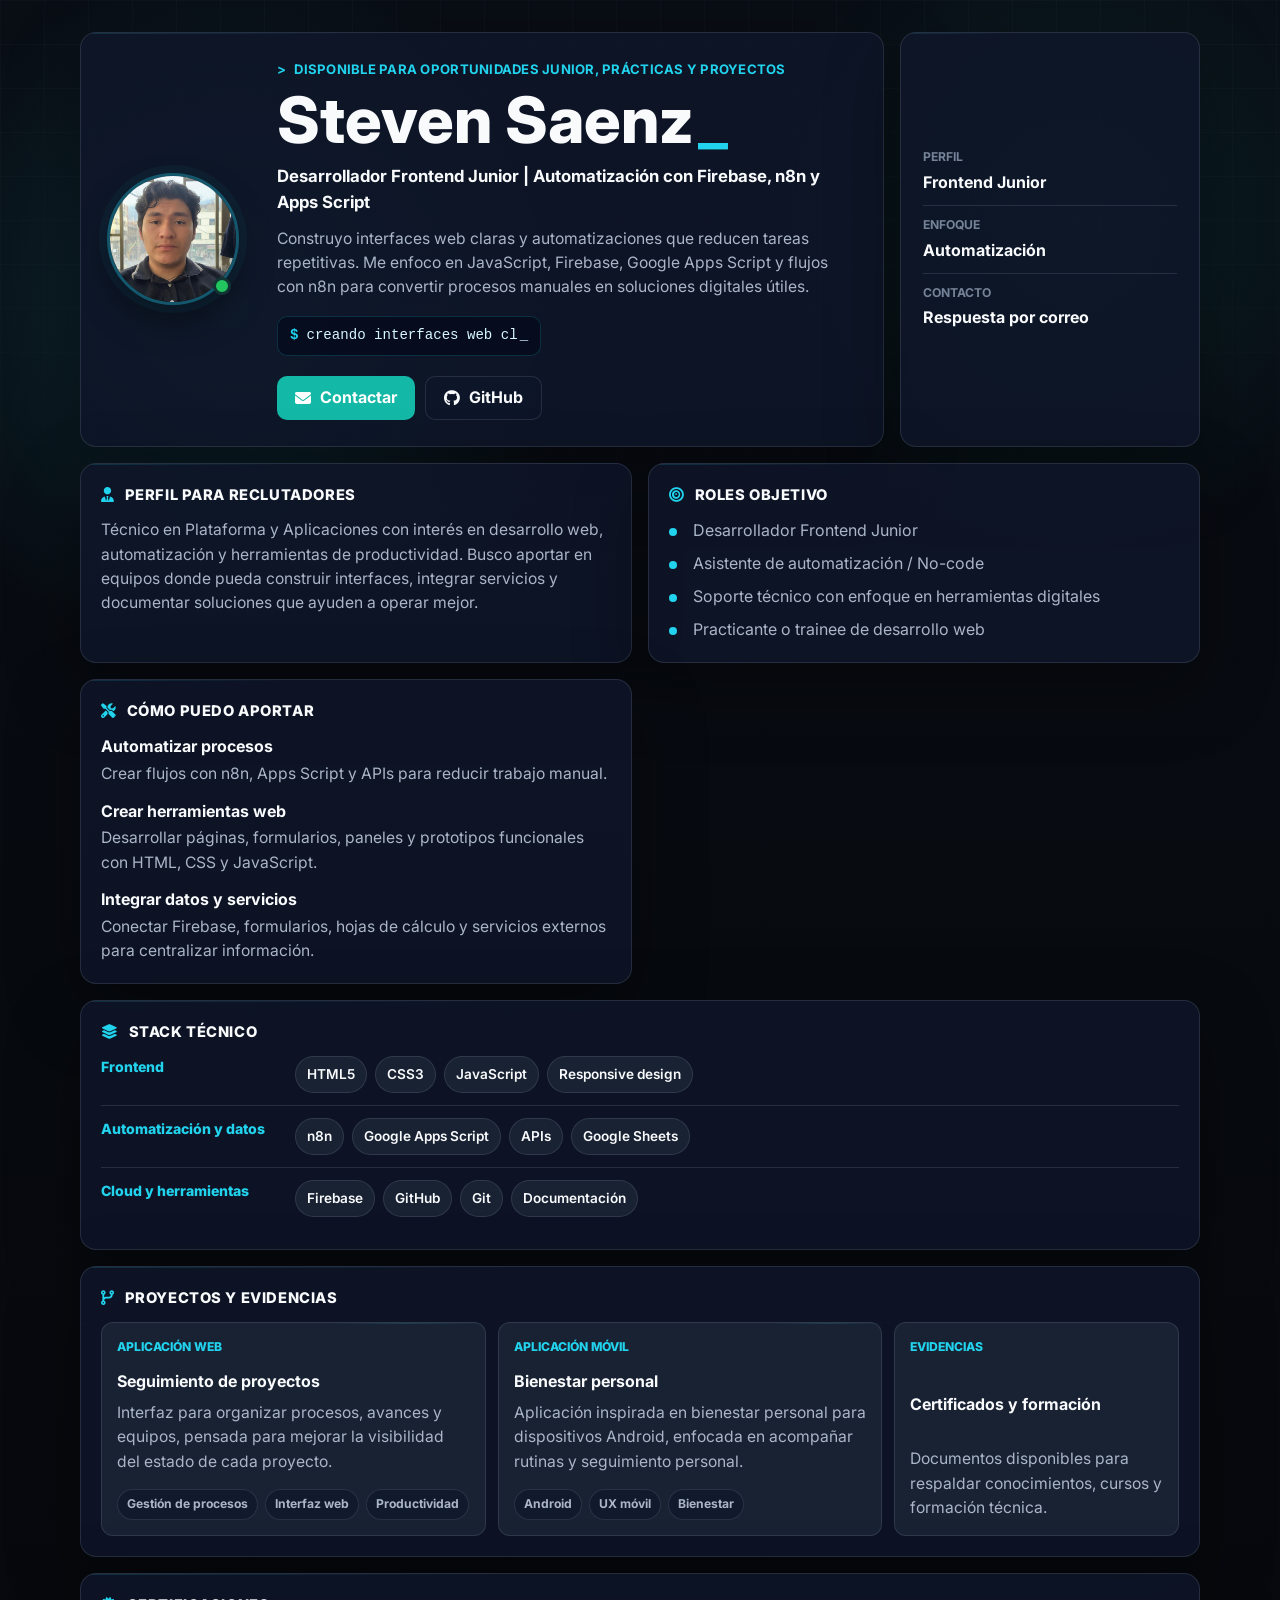
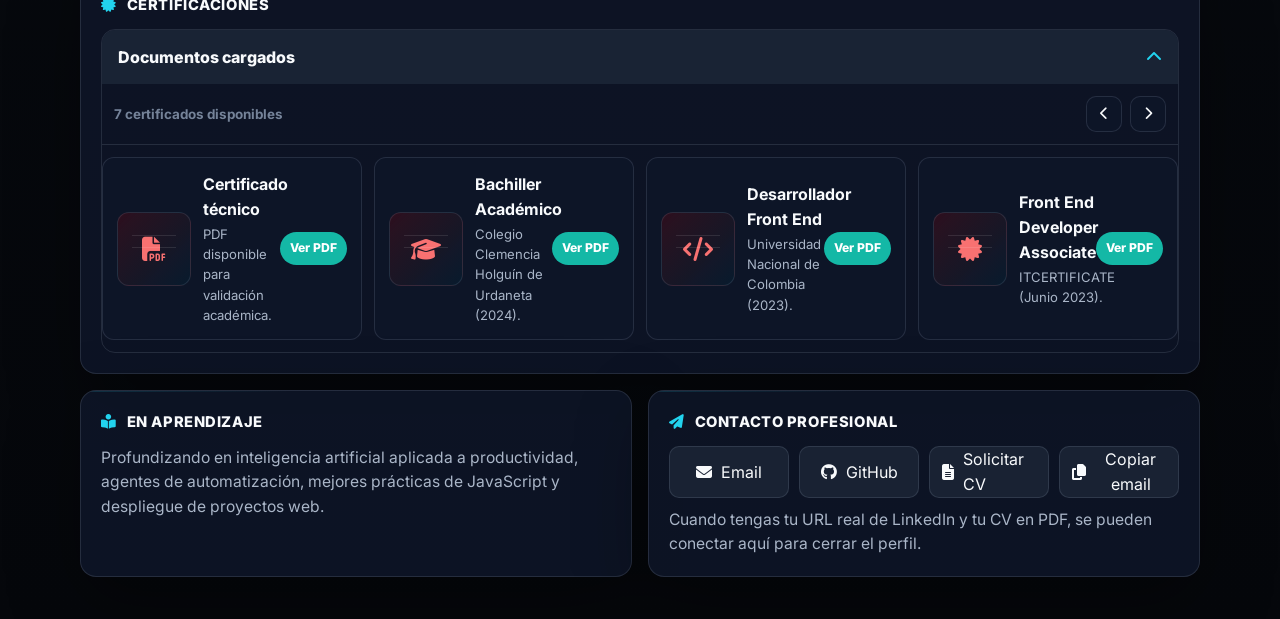
==== commit 8fff1107: "Se agregaron certficados y tambien se elimiaron, datos" ====
--- a/index.html
+++ b/index.html
@@ -14,7 +14,7 @@
 
     <meta property="og:title" content="Steven Saenz | Desarrollador Frontend Junior">
     <meta property="og:description" content="Automatizaci&oacute;n, Firebase, n8n, Google Apps Script y desarrollo web orientado a mejorar procesos. Disponible para oportunidades junior, pr&aacute;cticas y proyectos.">
-    <meta property="og:image" content="img/WhatsApp Image 2026-02-13 at 5.57.05 PM.jpeg">
+    <meta property="og:image" content="img/Imagen de CV.jpeg">
     <meta property="og:url" content="https://saenzmanuel18-create.github.io/">
     <meta property="og:type" content="profile">
     <meta property="og:locale" content="es_CO">
@@ -22,7 +22,7 @@
     <meta name="twitter:card" content="summary_large_image">
     <meta name="twitter:title" content="Steven Saenz | Desarrollador Frontend Junior">
     <meta name="twitter:description" content="Portafolio profesional enfocado en desarrollo frontend, automatizaci&oacute;n y soluciones con Firebase, n8n y Google Apps Script.">
-    <meta name="twitter:image" content="img/WhatsApp Image 2026-02-13 at 5.57.05 PM.jpeg">
+    <meta name="twitter:image" content="img/Imagen de CV.jpeg">
 
     <link rel="stylesheet" href="style.css">
     <link href="https://fonts.googleapis.com/css2?family=Inter:wght@400;500;600;700;800&display=swap" rel="stylesheet">
@@ -36,7 +36,7 @@
         "jobTitle": "Desarrollador Frontend Junior",
         "email": "mailto:saenzmanuel18@gmail.com",
         "url": "https://saenzmanuel18-create.github.io/",
-        "image": "img/WhatsApp Image 2026-02-13 at 5.57.05 PM.jpeg",
+        "image": "img/Imagen de CV.jpeg",
         "sameAs": [
             "https://github.com/saenzmanuel18-create"
         ],
@@ -58,7 +58,7 @@
         <section class="hero" aria-labelledby="profile-title">
             <div class="profile-card" data-tilt-card>
                 <div class="image-wrapper">
-                    <img src="img/WhatsApp Image 2026-02-13 at 5.57.05 PM.jpeg" alt="Fotograf&iacute;a de Steven Saenz">
+                    <img src="img/Imagen de CV.jpeg" alt="Fotograf&iacute;a de Steven Saenz">
                     <span class="status-dot" title="Disponible para oportunidades"></span>
                 </div>
 
@@ -215,7 +215,7 @@
                     </summary>
 
                     <div class="cert-toolbar" aria-label="Controles de certificados">
-                        <span>1 certificado disponible</span>
+                        <span>7 certificados disponibles</span>
                         <div class="cert-controls">
                             <button type="button" class="icon-btn" data-cert-prev aria-label="Ver certificado anterior">
                                 <i class="fa-solid fa-chevron-left" aria-hidden="true"></i>
@@ -232,8 +232,74 @@
                                 <i class="fa-solid fa-file-pdf" aria-hidden="true"></i>
                             </span>
                             <span class="cert-content">
-                                <strong>Certificado t&eacute;cnico</strong>
-                                <small>PDF disponible para validaci&oacute;n acad&eacute;mica.</small>
+                                <strong>Certificado técnico</strong>
+                                <small>PDF disponible para validación académica.</small>
+                            </span>
+                            <span class="cert-action">Ver PDF</span>
+                        </a>
+
+                        <a href="certificado_documentos/Diplomas y Certificados.Manuel Steven .pdf" target="_blank" rel="noopener noreferrer" class="cert-card">
+                            <span class="cert-preview">
+                                <i class="fa-solid fa-graduation-cap" aria-hidden="true"></i>
+                            </span>
+                            <span class="cert-content">
+                                <strong>Bachiller Académico</strong>
+                                <small>Colegio Clemencia Holguín de Urdaneta (2024).</small>
+                            </span>
+                            <span class="cert-action">Ver PDF</span>
+                        </a>
+
+                        <a href="certificado_documentos/Diplomas y Certificados.Manuel Steven .pdf" target="_blank" rel="noopener noreferrer" class="cert-card">
+                            <span class="cert-preview">
+                                <i class="fa-solid fa-code" aria-hidden="true"></i>
+                            </span>
+                            <span class="cert-content">
+                                <strong>Desarrollador Front End</strong>
+                                <small>Universidad Nacional de Colombia (2023).</small>
+                            </span>
+                            <span class="cert-action">Ver PDF</span>
+                        </a>
+
+                        <a href="certificado_documentos/Diplomas y Certificados.Manuel Steven .pdf" target="_blank" rel="noopener noreferrer" class="cert-card">
+                            <span class="cert-preview">
+                                <i class="fa-solid fa-certificate" aria-hidden="true"></i>
+                            </span>
+                            <span class="cert-content">
+                                <strong>Front End Developer Associate</strong>
+                                <small>ITCERTIFICATE (Junio 2023).</small>
+                            </span>
+                            <span class="cert-action">Ver PDF</span>
+                        </a>
+
+                        <a href="certificado_documentos/Diplomas y Certificados.Manuel Steven .pdf" target="_blank" rel="noopener noreferrer" class="cert-card">
+                            <span class="cert-preview">
+                                <i class="fa-solid fa-laptop-code" aria-hidden="true"></i>
+                            </span>
+                            <span class="cert-content">
+                                <strong>Front End Developer</strong>
+                                <small>EXACOM I.T. / ITCERTIFICATE (Julio 2023).</small>
+                            </span>
+                            <span class="cert-action">Ver PDF</span>
+                        </a>
+
+                        <a href="certificado_documentos/Diplomas y Certificados.Manuel Steven .pdf" target="_blank" rel="noopener noreferrer" class="cert-card">
+                            <span class="cert-preview">
+                                <i class="fa-solid fa-language" aria-hidden="true"></i>
+                            </span>
+                            <span class="cert-content">
+                                <strong>Inglés Nivel II</strong>
+                                <small>Competencias Comunicativas (Noviembre 2023).</small>
+                            </span>
+                            <span class="cert-action">Ver PDF</span>
+                        </a>
+
+                        <a href="certificado_documentos/Diplomas y Certificados.Manuel Steven .pdf" target="_blank" rel="noopener noreferrer" class="cert-card">
+                            <span class="cert-preview">
+                                <i class="fa-solid fa-language" aria-hidden="true"></i>
+                            </span>
+                            <span class="cert-content">
+                                <strong>Inglés Nivel I</strong>
+                                <small>Competencias Comunicativas (Mayo 2023).</small>
                             </span>
                             <span class="cert-action">Ver PDF</span>
                         </a>
